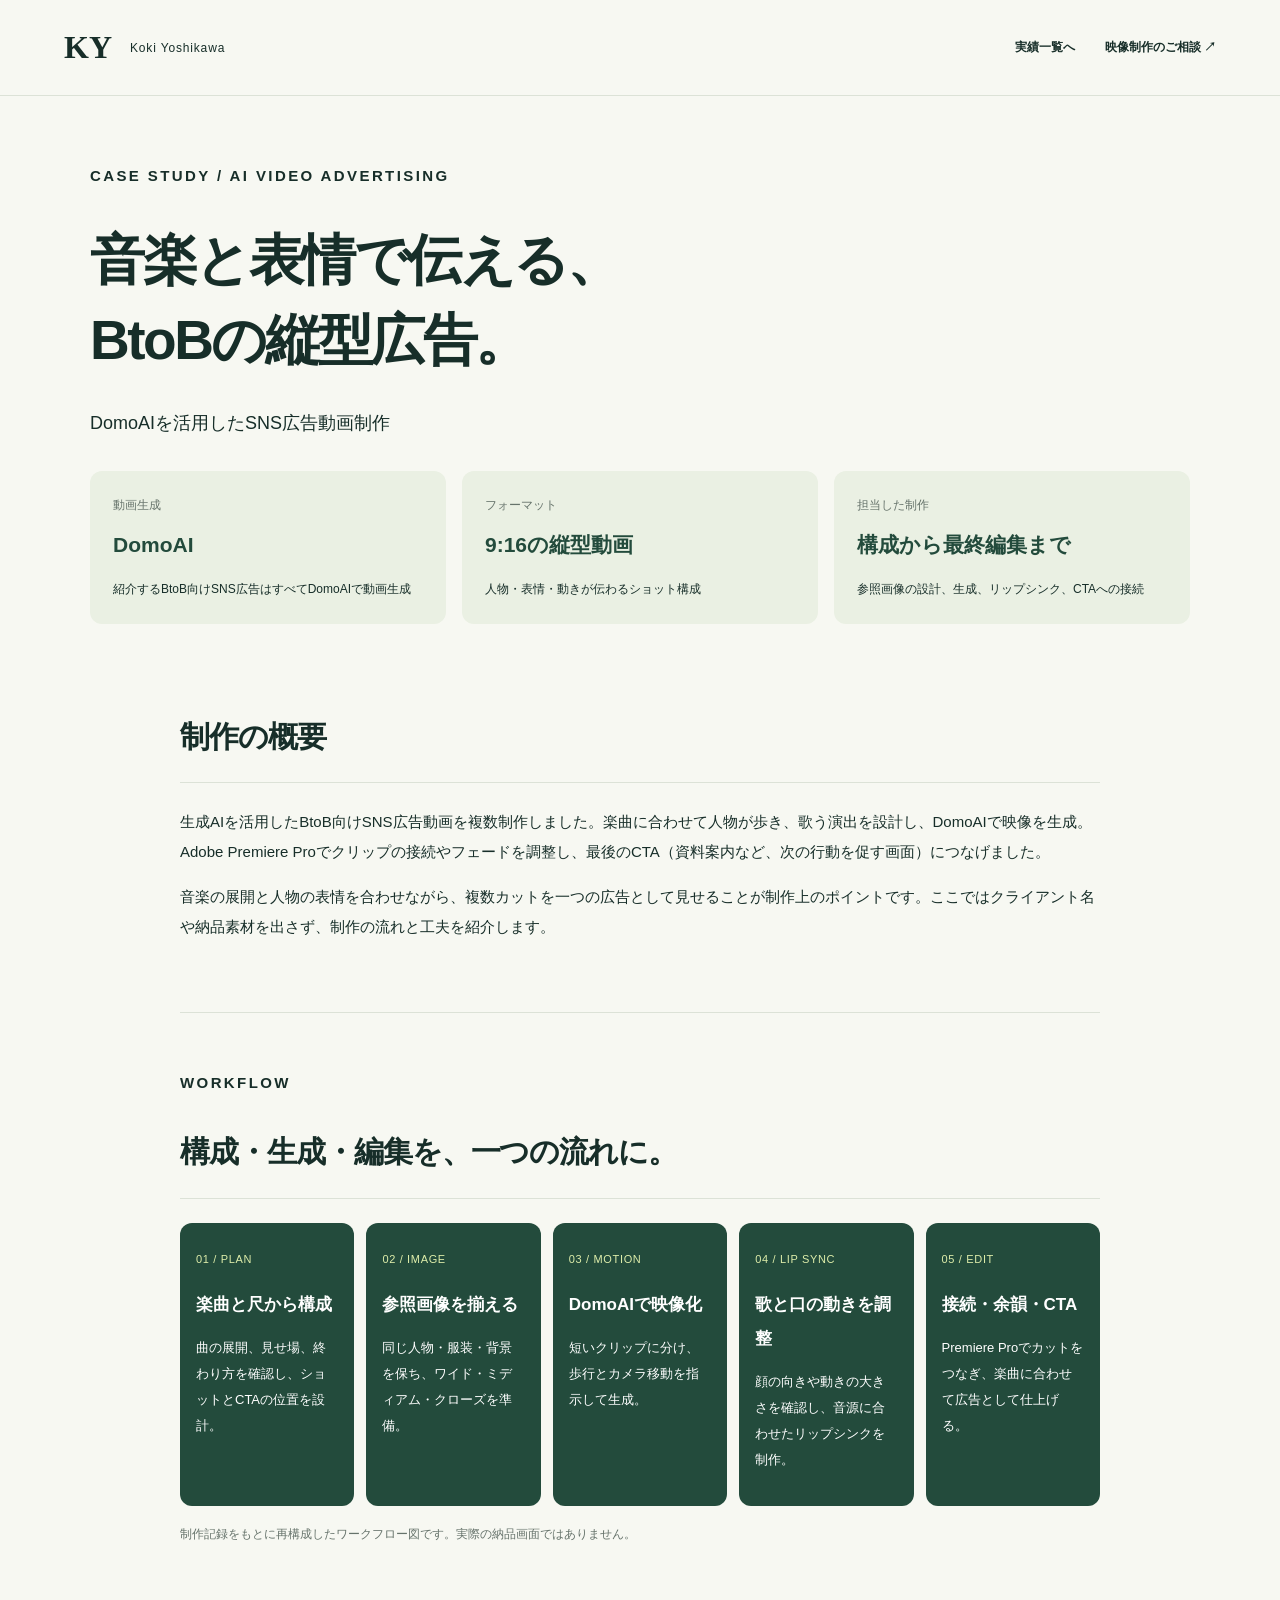
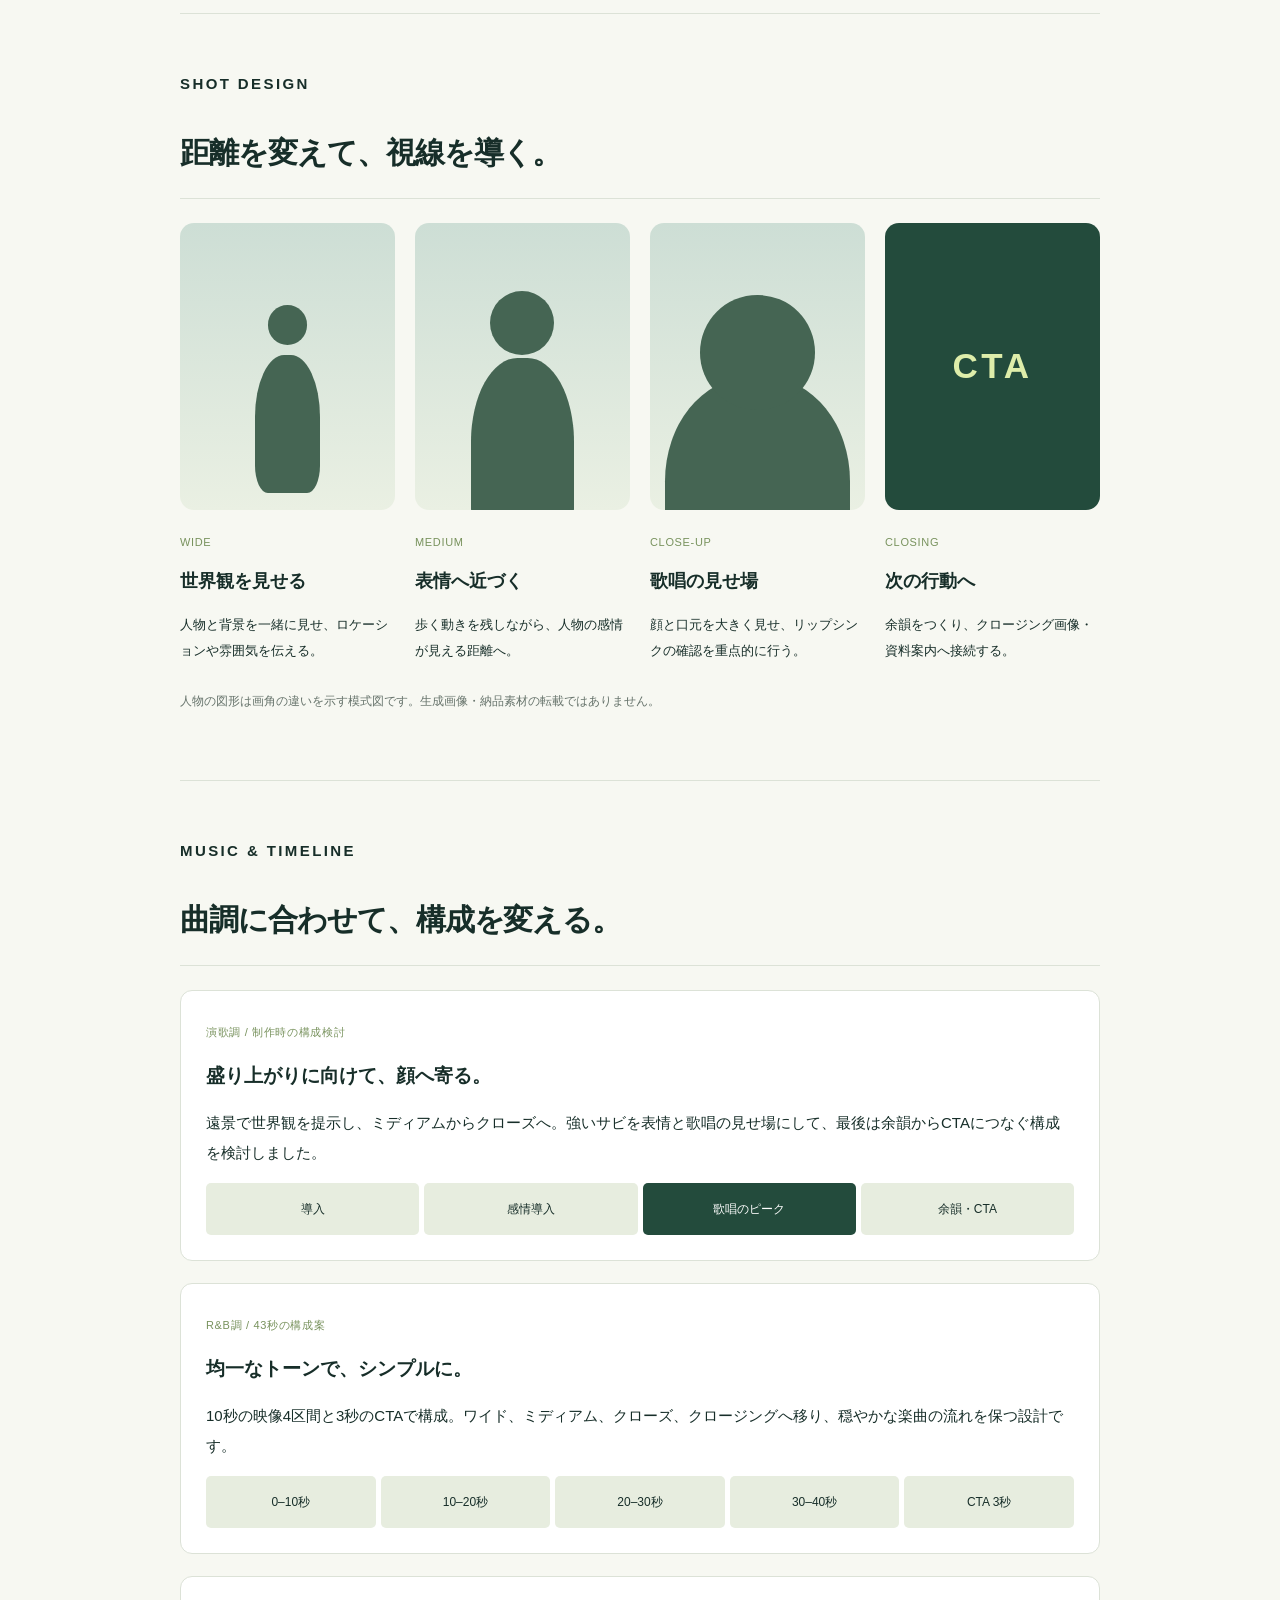
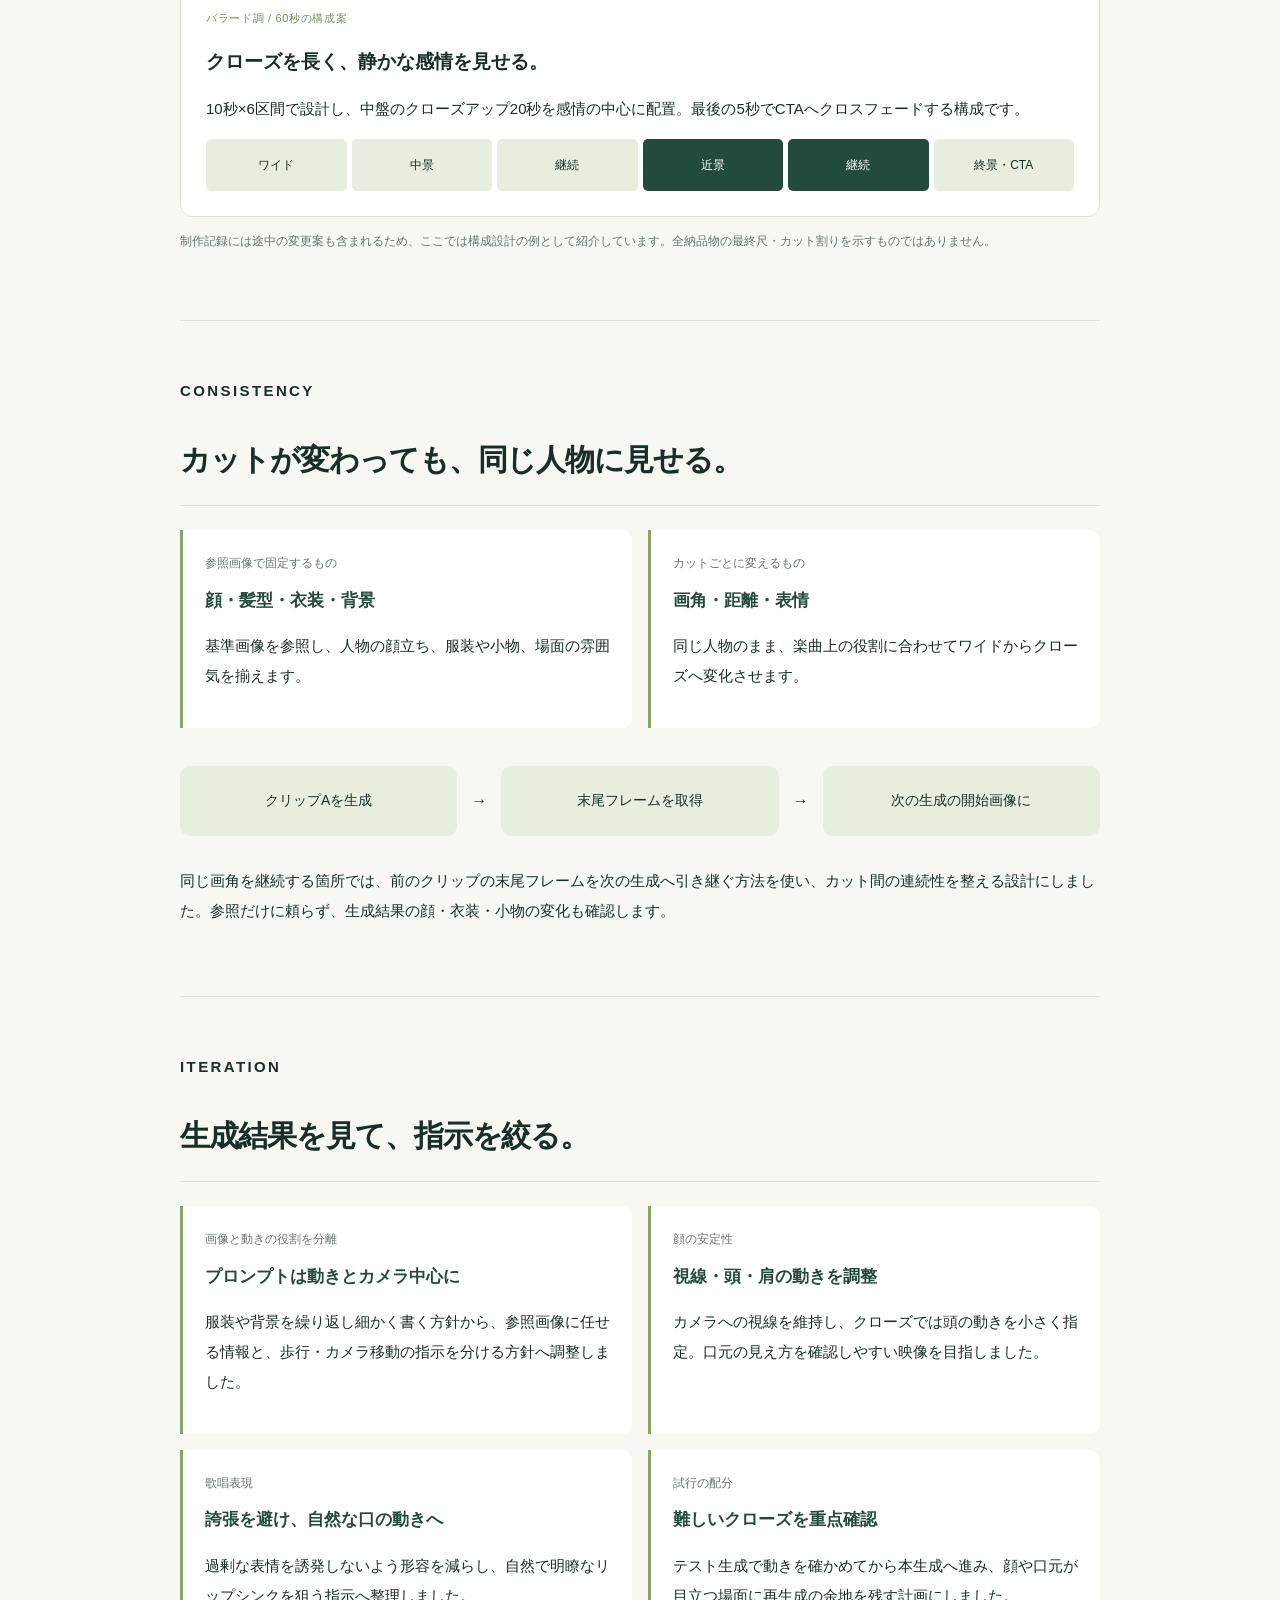
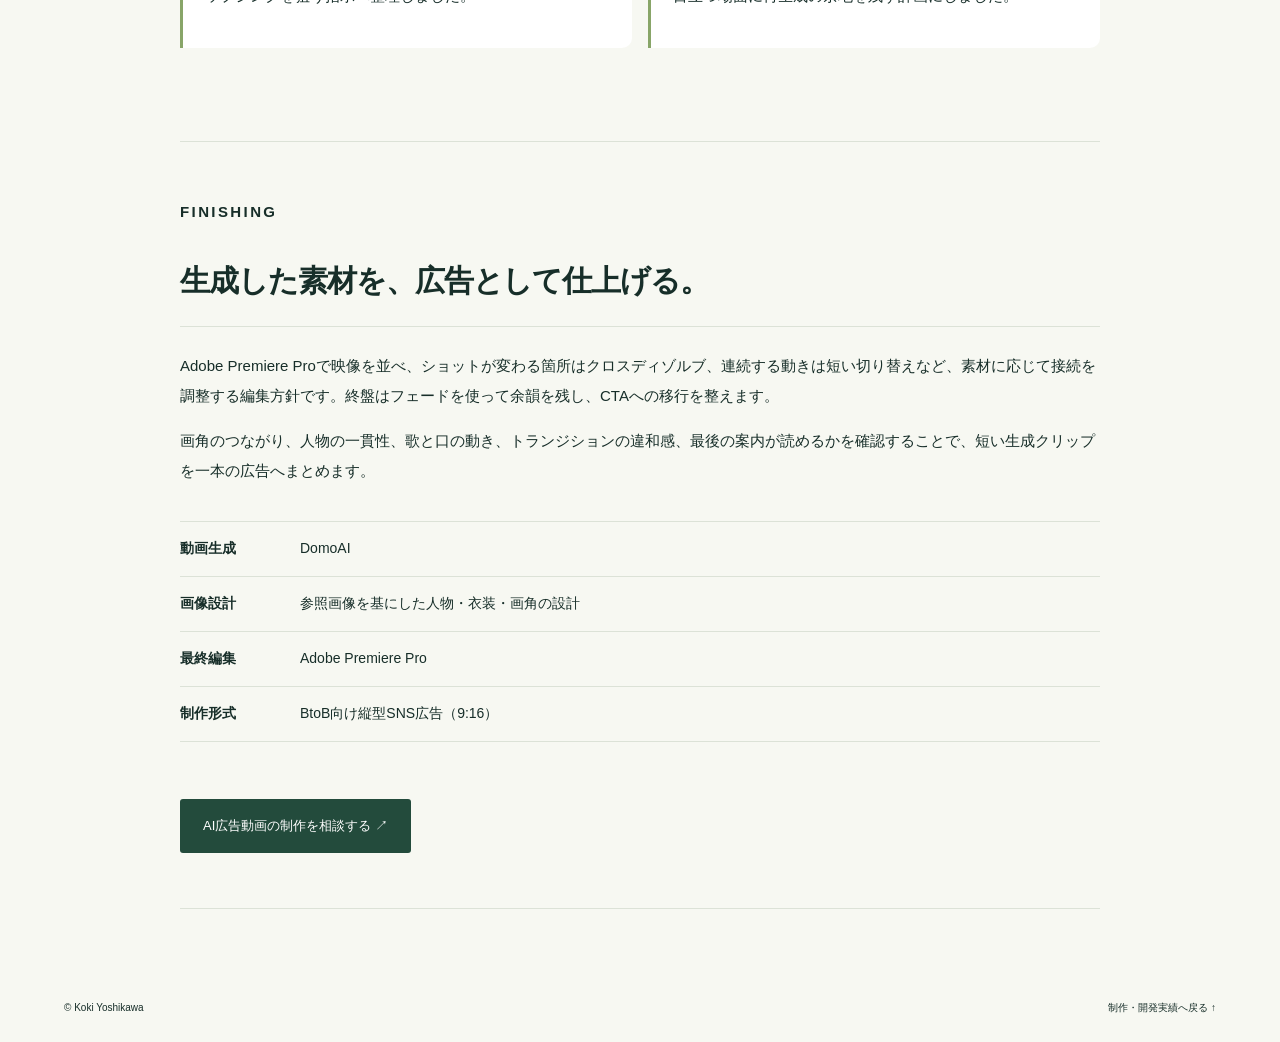
==== domo-ads.html @ 3ae5c401 "Add illustrated DomoAI advertising case study" ====
<!doctype html><html lang="ja"><head><meta charset="utf-8"><meta name="viewport" content="width=device-width,initial-scale=1"><title>DomoAIによるBtoB向けSNS広告制作 | 吉川晃騎</title><meta name="description" content="楽曲に合わせたショット設計、人物の一貫性、動画生成とリップシンク、編集とCTA。DomoAIを使った縦型SNS広告の制作事例。"><link rel="stylesheet" href="style.css?v=domo1"></head><body><header><a class="brand" href="index.html">KY<span>Koki Yoshikawa</span></a><nav aria-label="メインナビゲーション"><a href="index.html#work">実績一覧へ</a><a href="index.html#contact">映像制作のご相談 ↗</a></nav></header><main class="case-study domo-case"><p class="eyebrow">CASE STUDY / AI VIDEO ADVERTISING</p><h1>音楽と表情で伝える、<br>BtoBの縦型広告。</h1><p class="case-lead">DomoAIを活用したSNS広告動画制作</p><div class="case-highlights"><div><span>動画生成</span><strong>DomoAI</strong><p>紹介するBtoB向けSNS広告はすべてDomoAIで動画生成</p></div><div><span>フォーマット</span><strong>9:16の縦型動画</strong><p>人物・表情・動きが伝わるショット構成</p></div><div><span>担当した制作</span><strong>構成から最終編集まで</strong><p>参照画像の設計、生成、リップシンク、CTAへの接続</p></div></div>
<section><h2>制作の概要</h2><p>生成AIを活用したBtoB向けSNS広告動画を複数制作しました。楽曲に合わせて人物が歩き、歌う演出を設計し、DomoAIで映像を生成。Adobe Premiere Proでクリップの接続やフェードを調整し、最後のCTA（資料案内など、次の行動を促す画面）につなげました。</p><p>音楽の展開と人物の表情を合わせながら、複数カットを一つの広告として見せることが制作上のポイントです。ここではクライアント名や納品素材を出さず、制作の流れと工夫を紹介します。</p></section>
<section><p class="eyebrow">WORKFLOW</p><h2>構成・生成・編集を、一つの流れに。</h2><ol class="ad-workflow"><li><span>01 / PLAN</span><h3>楽曲と尺から構成</h3><p>曲の展開、見せ場、終わり方を確認し、ショットとCTAの位置を設計。</p></li><li><span>02 / IMAGE</span><h3>参照画像を揃える</h3><p>同じ人物・服装・背景を保ち、ワイド・ミディアム・クローズを準備。</p></li><li><span>03 / MOTION</span><h3>DomoAIで映像化</h3><p>短いクリップに分け、歩行とカメラ移動を指示して生成。</p></li><li><span>04 / LIP SYNC</span><h3>歌と口の動きを調整</h3><p>顔の向きや動きの大きさを確認し、音源に合わせたリップシンクを制作。</p></li><li><span>05 / EDIT</span><h3>接続・余韻・CTA</h3><p>Premiere Proでカットをつなぎ、楽曲に合わせて広告として仕上げる。</p></li></ol><p class="case-note">制作記録をもとに再構成したワークフロー図です。実際の納品画面ではありません。</p></section>
<section><p class="eyebrow">SHOT DESIGN</p><h2>距離を変えて、視線を導く。</h2><div class="shot-sequence"><article><div class="shot-frame wide" aria-hidden="true"><i></i></div><span>WIDE</span><h3>世界観を見せる</h3><p>人物と背景を一緒に見せ、ロケーションや雰囲気を伝える。</p></article><article><div class="shot-frame medium" aria-hidden="true"><i></i></div><span>MEDIUM</span><h3>表情へ近づく</h3><p>歩く動きを残しながら、人物の感情が見える距離へ。</p></article><article><div class="shot-frame close" aria-hidden="true"><i></i></div><span>CLOSE-UP</span><h3>歌唱の見せ場</h3><p>顔と口元を大きく見せ、リップシンクの確認を重点的に行う。</p></article><article><div class="shot-frame end" aria-hidden="true"><b>CTA</b></div><span>CLOSING</span><h3>次の行動へ</h3><p>余韻をつくり、クロージング画像・資料案内へ接続する。</p></article></div><p class="case-note">人物の図形は画角の違いを示す模式図です。生成画像・納品素材の転載ではありません。</p></section>
<section><p class="eyebrow">MUSIC & TIMELINE</p><h2>曲調に合わせて、構成を変える。</h2><div class="ad-examples"><article><span>演歌調 / 制作時の構成検討</span><h3>盛り上がりに向けて、顔へ寄る。</h3><p>遠景で世界観を提示し、ミディアムからクローズへ。強いサビを表情と歌唱の見せ場にして、最後は余韻からCTAにつなぐ構成を検討しました。</p><div class="ad-track"><span>導入</span><span>感情導入</span><span class="peak">歌唱のピーク</span><span>余韻・CTA</span></div></article><article><span>R&amp;B調 / 43秒の構成案</span><h3>均一なトーンで、シンプルに。</h3><p>10秒の映像4区間と3秒のCTAで構成。ワイド、ミディアム、クローズ、クロージングへ移り、穏やかな楽曲の流れを保つ設計です。</p><div class="ad-track"><span>0–10秒</span><span>10–20秒</span><span>20–30秒</span><span>30–40秒</span><span>CTA 3秒</span></div></article><article><span>バラード調 / 60秒の構成案</span><h3>クローズを長く、静かな感情を見せる。</h3><p>10秒×6区間で設計し、中盤のクローズアップ20秒を感情の中心に配置。最後の5秒でCTAへクロスフェードする構成です。</p><div class="ad-track"><span>ワイド</span><span>中景</span><span>継続</span><span class="peak">近景</span><span class="peak">継続</span><span>終景・CTA</span></div></article></div><p class="case-note">制作記録には途中の変更案も含まれるため、ここでは構成設計の例として紹介しています。全納品物の最終尺・カット割りを示すものではありません。</p></section>
<section><p class="eyebrow">CONSISTENCY</p><h2>カットが変わっても、同じ人物に見せる。</h2><div class="resolution-grid"><div><span>参照画像で固定するもの</span><strong>顔・髪型・衣装・背景</strong><p>基準画像を参照し、人物の顔立ち、服装や小物、場面の雰囲気を揃えます。</p></div><div><span>カットごとに変えるもの</span><strong>画角・距離・表情</strong><p>同じ人物のまま、楽曲上の役割に合わせてワイドからクローズへ変化させます。</p></div></div><div class="continuity-flow"><div>クリップAを生成</div><span aria-hidden="true">→</span><div>末尾フレームを取得</div><span aria-hidden="true">→</span><div>次の生成の開始画像に</div></div><p>同じ画角を継続する箇所では、前のクリップの末尾フレームを次の生成へ引き継ぐ方法を使い、カット間の連続性を整える設計にしました。参照だけに頼らず、生成結果の顔・衣装・小物の変化も確認します。</p></section>
<section><p class="eyebrow">ITERATION</p><h2>生成結果を見て、指示を絞る。</h2><div class="resolution-grid"><div><span>画像と動きの役割を分離</span><strong>プロンプトは動きとカメラ中心に</strong><p>服装や背景を繰り返し細かく書く方針から、参照画像に任せる情報と、歩行・カメラ移動の指示を分ける方針へ調整しました。</p></div><div><span>顔の安定性</span><strong>視線・頭・肩の動きを調整</strong><p>カメラへの視線を維持し、クローズでは頭の動きを小さく指定。口元の見え方を確認しやすい映像を目指しました。</p></div><div><span>歌唱表現</span><strong>誇張を避け、自然な口の動きへ</strong><p>過剰な表情を誘発しないよう形容を減らし、自然で明瞭なリップシンクを狙う指示へ整理しました。</p></div><div><span>試行の配分</span><strong>難しいクローズを重点確認</strong><p>テスト生成で動きを確かめてから本生成へ進み、顔や口元が目立つ場面に再生成の余地を残す計画にしました。</p></div></div></section>
<section><p class="eyebrow">FINISHING</p><h2>生成した素材を、広告として仕上げる。</h2><p>Adobe Premiere Proで映像を並べ、ショットが変わる箇所はクロスディゾルブ、連続する動きは短い切り替えなど、素材に応じて接続を調整する編集方針です。終盤はフェードを使って余韻を残し、CTAへの移行を整えます。</p><p>画角のつながり、人物の一貫性、歌と口の動き、トランジションの違和感、最後の案内が読めるかを確認することで、短い生成クリップを一本の広告へまとめます。</p><dl class="case-meta"><dt>動画生成</dt><dd>DomoAI</dd><dt>画像設計</dt><dd>参照画像を基にした人物・衣装・画角の設計</dd><dt>最終編集</dt><dd>Adobe Premiere Pro</dd><dt>制作形式</dt><dd>BtoB向け縦型SNS広告（9:16）</dd></dl><a class="button" href="index.html#contact">AI広告動画の制作を相談する ↗</a></section></main><footer><span>© Koki Yoshikawa</span><a href="index.html#work">制作・開発実績へ戻る ↑</a></footer></body></html>
---- style.css ----
:root{--ink:#172e29;--muted:#66736b;--paper:#f7f8f2;--line:#dce2d7;--green:#234b3c;--lime:#deedaa}*{box-sizing:border-box}html{scroll-behavior:smooth;scroll-padding-top:95px}body{margin:0;background:var(--paper);color:var(--ink);font-family:"Yu Gothic","Hiragino Kaku Gothic ProN",Meiryo,sans-serif;line-height:1.85}a{color:inherit;text-decoration:none}button{font:inherit}header{max-width:1440px;margin:auto;height:96px;padding:0 5%;display:flex;align-items:center;justify-content:space-between;border-bottom:1px solid var(--line)}.brand{font-family:Georgia,serif;font-size:32px;font-weight:bold;display:flex;align-items:center;gap:18px}.brand span{font:12px Arial,sans-serif;letter-spacing:.07em}nav{display:flex;gap:30px;align-items:center;font-size:12px;font-weight:bold}.nav-contact{border-bottom:1px solid var(--ink);padding:8px 0}.nav-contact span{margin-left:20px}.hero{max-width:1440px;margin:auto;display:grid;grid-template-columns:1.15fr 1fr;padding:55px 5% 60px;gap:50px}.eyebrow{font:11px Arial,sans-serif;letter-spacing:.16em;font-weight:bold;margin:0 0 26px}.dot{display:inline-block;width:7px;height:7px;background:#587743;border-radius:50%;margin-right:9px}h1{font-size:clamp(34px,4.1vw,60px);letter-spacing:-.045em;line-height:1.45;margin:30px 0 24px}p{font-size:14px}.intro{max-width:440px;color:var(--muted);line-height:2.1}.button{display:inline-flex;background:var(--green);color:white;padding:15px 23px;border-radius:3px;font-size:13px;margin-top:22px;gap:38px}.button:hover{background:#32634e}.hero-bottom{display:flex;justify-content:space-between;gap:15px;margin-top:46px;font-size:10px;color:var(--muted);border-top:1px solid var(--line);padding-top:17px}.hero-bottom span:last-child{font:9px Arial;align-self:center}.hero-art{background:#e7ebde;position:relative;overflow:hidden;min-height:460px;border-radius:3px;isolation:isolate}.art-grid{position:absolute;inset:0;background-image:linear-gradient(#a1b29622 1px,transparent 1px),linear-gradient(90deg,#a1b29622 1px,transparent 1px);background-size:32px 32px}.orb{position:absolute;border-radius:50%;width:290px;height:290px;left:12%;top:18%;background:radial-gradient(circle at 30% 25%,#f0f8c5,#9faf73 45%,#345e47 80%);box-shadow:inset -20px -20px 50px #14312555,20px 30px 50px #29423030;transform:rotate(-25deg)}.orb-two{width:190px;height:190px;left:45%;top:48%;background:radial-gradient(circle at 30% 25%,#f2ead1,#beac80 50%,#66583d);mix-blend-mode:multiply}.art-top,.art-foot{position:absolute;left:26px;z-index:2}.art-top{top:10px;font:9px Arial;letter-spacing:.17em}.art-foot{bottom:10px;font-size:11px}.floating-label{position:absolute;z-index:2;background:#ffffffe6;border:1px solid #fff;padding:12px 17px;font:11px Arial;letter-spacing:.07em;box-shadow:0 4px 15px #172e290a}.floating-label span{margin-right:18px;color:#697d58}.label-one{top:22%;right:8%}.label-two{top:49%;left:6%}.label-three{bottom:18%;right:5%}.section{max-width:1440px;margin:auto;padding:65px 5%}.services{border-top:1px solid var(--line);border-bottom:1px solid var(--line)}.services-grid{display:grid;grid-template-columns:repeat(3,1fr);gap:55px}.number{font:12px Georgia;color:#779069}.services h2{font-size:21px;margin:12px 0}.services p{color:var(--muted);margin:0;max-width:330px}.section-heading{display:flex;justify-content:space-between;align-items:end;margin-bottom:30px}.section-heading .eyebrow{margin-bottom:15px}h2{font-size:30px;letter-spacing:-.035em;margin:0}.section-heading p:last-child{color:var(--muted);font-size:12px}.count{font:12px Arial;color:var(--muted);margin-left:18px;vertical-align:top}.filters{display:flex;gap:10px;flex-wrap:wrap;margin-bottom:30px}.filters button{cursor:pointer;background:transparent;border:1px solid var(--line);padding:8px 20px;border-radius:30px;font-size:12px;color:var(--ink)}.filters button[aria-pressed=true]{background:var(--ink);border-color:var(--ink);color:white}.projects{display:grid;grid-template-columns:repeat(2,minmax(0,1fr));gap:35px 30px}.project{border:1px solid var(--line);background:#fff;border-radius:4px;overflow:hidden}.project[hidden]{display:none}.project-art{height:260px;position:relative;padding:25px 30px;overflow:hidden;background:#e7eddf}.art-label{font:10px Arial;letter-spacing:.15em}.art-title{font-size:30px;line-height:1.5;letter-spacing:-.035em;font-weight:bold;position:relative;z-index:1;margin-top:30px}.art-caption{position:absolute;bottom:23px;font:8px Arial;letter-spacing:.14em}.project-art:after{content:"";position:absolute;width:190px;height:190px;border:1px solid #78936555;border-radius:50%;right:-30px;top:35px;box-shadow:0 0 0 25px #78936512,0 0 0 50px #78936512}.film .project-art{background:#142b29;color:#ebeedb}.film .art-title{font-family:Georgia,serif;font-size:clamp(23px,3vw,43px);letter-spacing:.04em;margin-top:47px}.film .project-art:after{background:radial-gradient(ellipse,#acbb9244,transparent 65%);width:350px;height:350px;top:-50px;border-color:#c3c9a733;box-shadow:0 0 0 35px #9aac7b0a}.tutorial .project-art{background:#efeadd}.ads .project-art{background:#e0e8ec}.voice .project-art{background:#dfe8e1}.curriculum .project-art{background:#ece6de}.project-body{padding:27px 30px}.project-body .eyebrow{font-size:10px;margin-bottom:9px;color:var(--muted)}h3{font-size:21px;margin:0 0 13px}.project-body>p:not(.eyebrow){color:var(--muted);min-height:100px}.tags{display:flex;gap:7px;flex-wrap:wrap;padding:0;list-style:none;margin:22px 0}.tags li{font-size:10px;padding:4px 10px;background:#f2f4ee;border-radius:3px}details{border-top:1px solid var(--line);padding-top:12px;font-size:11px;color:var(--muted)}summary{cursor:pointer}details p{font-size:12px}.work-note{font-size:11px;color:var(--muted);margin-top:25px}.about{display:grid;grid-template-columns:1fr 1.3fr;gap:70px;border-top:1px solid var(--line)}.about h2{font-size:35px;line-height:1.7}.name{font-size:23px;font-weight:bold;margin-top:0}.name span{display:block;font:12px Arial;color:var(--muted);margin:7px 0 26px}.about p:not(.name):not(.eyebrow){color:var(--muted);line-height:2.1}.contact{background:var(--green);color:#f3f7e8;padding:65px max(5%,calc((100vw - 1296px)/2));}.contact .eyebrow{color:var(--lime)}.contact h2{font-size:38px;line-height:1.6}.contact>p:not(.eyebrow){color:#d3dfd0}.contact-info{display:grid;grid-template-columns:1fr 1fr;gap:40px;border-top:1px solid #ffffff30;margin-top:35px;padding-top:28px}.contact-info span,.contact-info strong,.contact-info small{display:block}.contact-info span{font-size:11px;color:#cbd9c3}.contact-info strong{font-size:16px;margin:7px 0}.contact-info small{font-size:11px;color:#cbd9c3}footer{max-width:1440px;margin:auto;padding:25px 5%;display:flex;justify-content:space-between;gap:20px;font-size:10px}footer span:nth-child(2){font:9px Arial;align-self:center;color:var(--muted)}:focus-visible{outline:3px solid #8ca951;outline-offset:5px}.sr-only,.skip{position:absolute;width:1px;height:1px;overflow:hidden;clip-path:inset(50%)}.skip:focus{width:auto;height:auto;clip-path:none;background:white;z-index:20;padding:10px}@media(max-width:850px){.hero{gap:25px}.hero-art{min-height:410px}.orb{width:220px;height:220px}.orb-two{width:150px;height:150px}.hero-bottom{display:block}.hero-bottom span{display:block;margin-top:8px}.services-grid{gap:25px}.about{gap:35px}.art-title{font-size:26px}.project-body{padding:22px}.project-body>p:not(.eyebrow){min-height:0}}@media(max-width:600px){header{height:77px}.brand{font-size:27px}.brand span{display:none}nav{gap:17px;font-size:10px}.nav-contact span{display:none}.hero{grid-template-columns:1fr;padding-top:35px;gap:30px}h1{font-size:38px}.hero-art{min-height:330px}.orb{left:20%;top:12%}.orb-two{left:50%;top:40%}.hero-bottom{margin-top:30px}.hero-bottom span{display:inline;margin-right:10px}.section{padding-top:44px;padding-bottom:44px}.services-grid{grid-template-columns:1fr;gap:27px}.services-grid>div{padding-left:40px;position:relative}.number{position:absolute;left:0;top:20px}.services h2{font-size:20px}.section-heading{display:block}.section-heading h2{font-size:27px}.filters{gap:6px}.filters button{padding:8px 13px;font-size:11px}.projects{grid-template-columns:1fr;gap:24px}.project-art{height:235px}.film .art-title{font-size:30px}.about{grid-template-columns:1fr;gap:25px}.about h2{font-size:29px}.contact{padding:45px 5%}.contact h2{font-size:30px}.contact-info{grid-template-columns:1fr;gap:25px}.contact-info strong{font-size:14px}footer span:nth-child(2){display:none}}@media(prefers-reduced-motion:reduce){html{scroll-behavior:auto}}

.email-link{text-decoration:underline;text-underline-offset:5px;overflow-wrap:anywhere}.email-link:hover{color:var(--lime)}

.orb-one{width:55%;height:auto;aspect-ratio:1;left:8%;top:14%}.orb-two{width:42%;height:auto;aspect-ratio:1;left:4%;top:53%;mix-blend-mode:normal}.orb-three{width:47%;height:auto;aspect-ratio:1;left:49%;top:43%;background:radial-gradient(circle at 30% 25%,#dbece9,#81a49a 50%,#305951);transform:none}.label-one{top:19%;right:9%}.label-two{top:70%;left:5%}.label-three{bottom:30%;right:3%}.case-link{display:inline-block;font-size:13px;font-weight:bold;border-bottom:1px solid var(--green);padding:10px 0}.case-study{max-width:940px;margin:auto;padding:65px 30px}.case-study h1{font-size:clamp(32px,5vw,55px)}.case-study .case-lead{font-size:18px}.case-meta{display:grid;grid-template-columns:120px 1fr;border-top:1px solid var(--line);margin:35px 0}.case-meta dt,.case-meta dd{margin:0;padding:14px 0;border-bottom:1px solid var(--line);font-size:14px}.case-meta dt{font-weight:bold}.case-toc{display:flex;flex-wrap:wrap;justify-content:flex-start;gap:16px;font-size:13px;background:#e7eddf;padding:20px}.case-study section{padding:40px 0;border-bottom:1px solid var(--line)}.case-study h2{margin-bottom:24px}.case-study h3{margin-top:28px;font-size:19px}.case-study p,.case-study li{font-size:15px;line-height:2}.case-study strong{color:var(--green)}.case-study table{width:100%;border-collapse:collapse;font-size:14px}.case-study th,.case-study td{padding:13px;text-align:left;border-bottom:1px solid var(--line)}.case-study th{background:#e7eddf}.table-wrap{overflow:auto}.pipeline{padding:0;list-style:none;display:flex;flex-wrap:wrap;gap:8px}.pipeline li{padding:8px 12px;background:var(--green);color:white;font-size:12px}.pipeline li:not(:last-child):after{content:' →';color:var(--lime)}.case-steps{padding-left:24px}.case-note{color:var(--muted);font-size:12px!important}.impact-list{list-style:none;padding:0}.case-study code{overflow-wrap:anywhere}@media(max-width:600px){.case-study{padding:35px 20px}.case-meta{grid-template-columns:85px 1fr}.case-study h2{font-size:25px}.case-toc{gap:12px}.case-study .case-lead{font-size:16px}}

.case-study{max-width:1160px}.case-study>section{max-width:920px;margin:auto;padding:55px 0}.case-study>h1{max-width:900px}.case-visual{margin:35px 0}.case-visual img{display:block;width:100%;height:auto;border-radius:18px}.case-visual figcaption{font-size:11px;color:var(--muted);margin-top:10px}.case-highlights{display:grid;grid-template-columns:repeat(3,1fr);gap:16px;margin:30px 0}.case-highlights>div{padding:23px;background:#eaf0e3;border-radius:12px}.case-highlights span,.resolution-grid span{display:block;font-size:12px;color:var(--muted);margin-bottom:10px}.case-highlights strong{display:block;font-size:21px}.case-highlights p{font-size:12px;margin-bottom:0}.case-toc{border-radius:10px}.case-toc a:hover{text-decoration:underline}.resolution-grid{display:grid;grid-template-columns:1fr 1fr;gap:16px;margin-bottom:38px}.resolution-grid>div{border-left:3px solid #88a568;background:white;padding:22px;border-radius:0 10px 10px 0}.resolution-grid strong{font-size:17px}.impact-list{display:grid;grid-template-columns:1fr 1fr;gap:18px}.impact-list>li{padding:24px;background:#eaf0e3;border-radius:12px}.impact-list h3{margin-top:0}.case-study section>h2{padding-bottom:18px;border-bottom:1px solid var(--line)}@media(max-width:650px){.case-highlights{grid-template-columns:1fr}.case-highlights>div{padding:18px}.resolution-grid,.impact-list{grid-template-columns:1fr}.case-visual{margin:25px -8px}.case-study>section{padding:35px 0}.case-highlights strong{font-size:19px}}

.film-page{background:#101b1a;color:#e8ebe2}.film-page header{border-color:#33433d}.film-hero{padding:95px 6% 80px;text-align:center;background:radial-gradient(ellipse at 50% 65%,#41554b55,transparent 65%),linear-gradient(120deg,#101b1a,#23352c)}.film-hero h1{font-family:Georgia,serif;font-size:clamp(32px,8vw,100px);letter-spacing:.08em;overflow-wrap:anywhere;margin:30px 0 0}.film-jp{letter-spacing:.4em;color:#c0cbb4}.film-logline{font-size:clamp(18px,3vw,30px);margin-top:40px}.film-hero .button,.film-page .button{background:#d4ddb9;color:#182d25}.film-content{max-width:1060px;margin:auto;padding:0 30px}.film-content>section{padding:65px 0;border-bottom:1px solid #34453b}.film-content .eyebrow{color:#bdc99f}.film-content h2{margin-bottom:25px;font-size:clamp(24px,3vw,34px)}.film-content p{line-height:2;color:#c3cdc4;font-size:15px}.film-content .film-story{font-size:20px;color:#f0f1e8}.trailer-player{aspect-ratio:16/9;background:#000;border:1px solid #3c4b40;border-radius:10px;overflow:hidden}.trailer-player iframe{width:100%;height:100%;border:0;display:block}.trailer-options{display:flex;flex-wrap:wrap;gap:10px;margin:20px 0}.trailer-options button{border:1px solid #60735c;border-radius:30px;background:transparent;color:#dce4cf;padding:10px 20px;cursor:pointer;font-size:13px}.trailer-options button[aria-pressed=true]{background:#d4ddb9;color:#182d25}.trailer-fallback a,.film-links a{border-bottom:1px solid #76866b;padding-bottom:4px}.film-links{display:flex;flex-wrap:wrap;gap:25px}.film-facts{display:grid;grid-template-columns:repeat(4,1fr);margin-top:40px;border:1px solid #3b4c40;border-radius:12px}.film-facts>div{padding:25px;text-align:center}.film-facts strong{font:36px Georgia,serif;color:#d8e5bf}.film-facts strong span{font:15px sans-serif;margin-left:4px}.film-facts p{font-size:12px;margin:10px 0 0}.film-caption{font-size:12px!important}.film-process{list-style:none;padding:0;counter-reset:process;display:grid;gap:20px}.film-process li{padding:28px 32px;border-left:3px solid #91a375;background:#1a2923;border-radius:0 12px 12px 0}.film-process span{font:11px Arial;letter-spacing:.15em;color:#b7c899}.film-process h3{margin-top:14px}.film-process p{margin-bottom:0}.film-decisions{display:grid;grid-template-columns:1fr 1fr;gap:18px}.film-decisions article{padding:26px;border:1px solid #3b4c40;border-radius:12px}.film-tools{display:grid;grid-template-columns:180px 1fr}.film-tools dt,.film-tools dd{margin:0;padding:18px 0;border-bottom:1px solid #34453b;font-size:14px}.film-tools dd{color:#c3cdc4}.film-director-en{font:16px Georgia;color:#b7c899}.film-page blockquote{margin:30px 0;padding:20px 25px;border-left:2px solid #9dad7a;font-size:19px;line-height:2}.film-page footer{color:#bbc8b5}@media(max-width:600px){.film-hero{padding:65px 20px 50px}.film-content{padding:0 20px}.film-content>section{padding:40px 0}.film-facts{grid-template-columns:1fr 1fr}.film-decisions{grid-template-columns:1fr}.film-tools{grid-template-columns:1fr}.film-tools dt{padding-bottom:0;border:0;color:#d8e5bf}.film-tools dd{padding-top:8px}.film-process li{padding:22px}.trailer-options button{font-size:12px;padding:8px 13px}.film-page blockquote{font-size:16px}}

.learning-journey{display:grid;grid-template-columns:repeat(4,1fr);list-style:none;padding:0;gap:16px}.learning-journey li{position:relative;background:#234b3c;color:white;border-radius:12px;padding:24px 18px}.learning-journey li:not(:last-child):after{content:'→';position:absolute;right:-15px;top:45%;color:#234b3c;z-index:1}.learning-journey span{font:11px Arial;letter-spacing:.1em;color:#deedaa}.learning-journey h3{margin:15px 0;font-size:21px}.learning-journey p{font-size:14px}.learning-journey small{font-size:12px;color:#d1dfc7}.curriculum-grid{display:grid;grid-template-columns:1fr 1fr;gap:18px}.curriculum-grid article{background:white;border:1px solid var(--line);border-radius:12px;padding:25px}.curriculum-grid span{font-size:11px;color:#667d51;font-weight:bold}.curriculum-grid h3{margin-top:12px;font-size:19px}.curriculum-grid p{font-size:14px}.script-map{display:grid;grid-template-columns:1fr 1fr;border:1px solid var(--line);border-radius:12px;overflow:hidden}.script-map>div{padding:20px;background:white;border-bottom:1px solid var(--line);font-size:14px}.script-map>div:nth-child(2n+1){border-right:1px solid var(--line)}.script-map .script-head{background:#234b3c;color:white;font-weight:bold}@media(max-width:750px){.learning-journey{grid-template-columns:1fr 1fr}.learning-journey li:after{display:none}}@media(max-width:520px){.learning-journey,.curriculum-grid{grid-template-columns:1fr}.learning-journey li{padding:20px}.script-map>div{padding:13px;font-size:12px}.curriculum-grid article{padding:22px}}

.ad-workflow{display:grid;grid-template-columns:repeat(5,1fr);gap:12px;list-style:none;padding:0}.ad-workflow li{padding:20px 16px;background:#234b3c;color:white;border-radius:12px}.ad-workflow span,.shot-sequence article>span,.ad-examples article>span{font-size:11px;letter-spacing:.06em;color:#78925d}.ad-workflow span{color:#deedaa}.ad-workflow h3{font-size:17px;margin-top:15px}.ad-workflow p{font-size:13px}.shot-sequence{display:grid;grid-template-columns:repeat(4,1fr);gap:20px}.shot-frame{width:100%;aspect-ratio:9/12;background:linear-gradient(#cdded5,#eaf0e3);border-radius:14px;position:relative;overflow:hidden;margin-bottom:16px}.shot-frame i{position:absolute;background:#456553;border-radius:45% 45% 20% 20%;width:30%;height:48%;bottom:6%;left:35%}.shot-frame i:before{content:'';position:absolute;background:#456553;border-radius:50%;width:62%;aspect-ratio:1;top:-36%;left:19%}.shot-frame.medium i{width:48%;height:65%;left:26%;bottom:-12%}.shot-frame.close i{width:86%;height:80%;left:7%;bottom:-34%}.shot-frame.end{background:#234b3c;display:grid;place-items:center;color:#deedaa;font-size:35px;letter-spacing:.1em}.shot-sequence h3{font-size:18px;margin:10px 0}.shot-sequence p{font-size:13px}.ad-examples{display:grid;gap:22px}.ad-examples article{background:white;padding:25px;border:1px solid var(--line);border-radius:12px}.ad-examples h3{margin-top:12px}.ad-track{display:flex;gap:5px;flex-wrap:wrap}.ad-track span{flex:1;min-width:75px;padding:15px 7px;background:#e7eddf;text-align:center;font-size:12px;border-radius:5px}.ad-track .peak{background:#234b3c;color:white}.continuity-flow{display:flex;align-items:center;gap:14px;margin:30px 0}.continuity-flow div{flex:1;background:#e7eddf;padding:22px;text-align:center;border-radius:10px;font-size:14px}@media(max-width:800px){.ad-workflow{grid-template-columns:1fr 1fr}.shot-sequence{grid-template-columns:1fr 1fr}}@media(max-width:500px){.ad-workflow{grid-template-columns:1fr}.continuity-flow{flex-direction:column}.continuity-flow div{width:100%}.continuity-flow>span{transform:rotate(90deg)}.shot-sequence{gap:14px}}
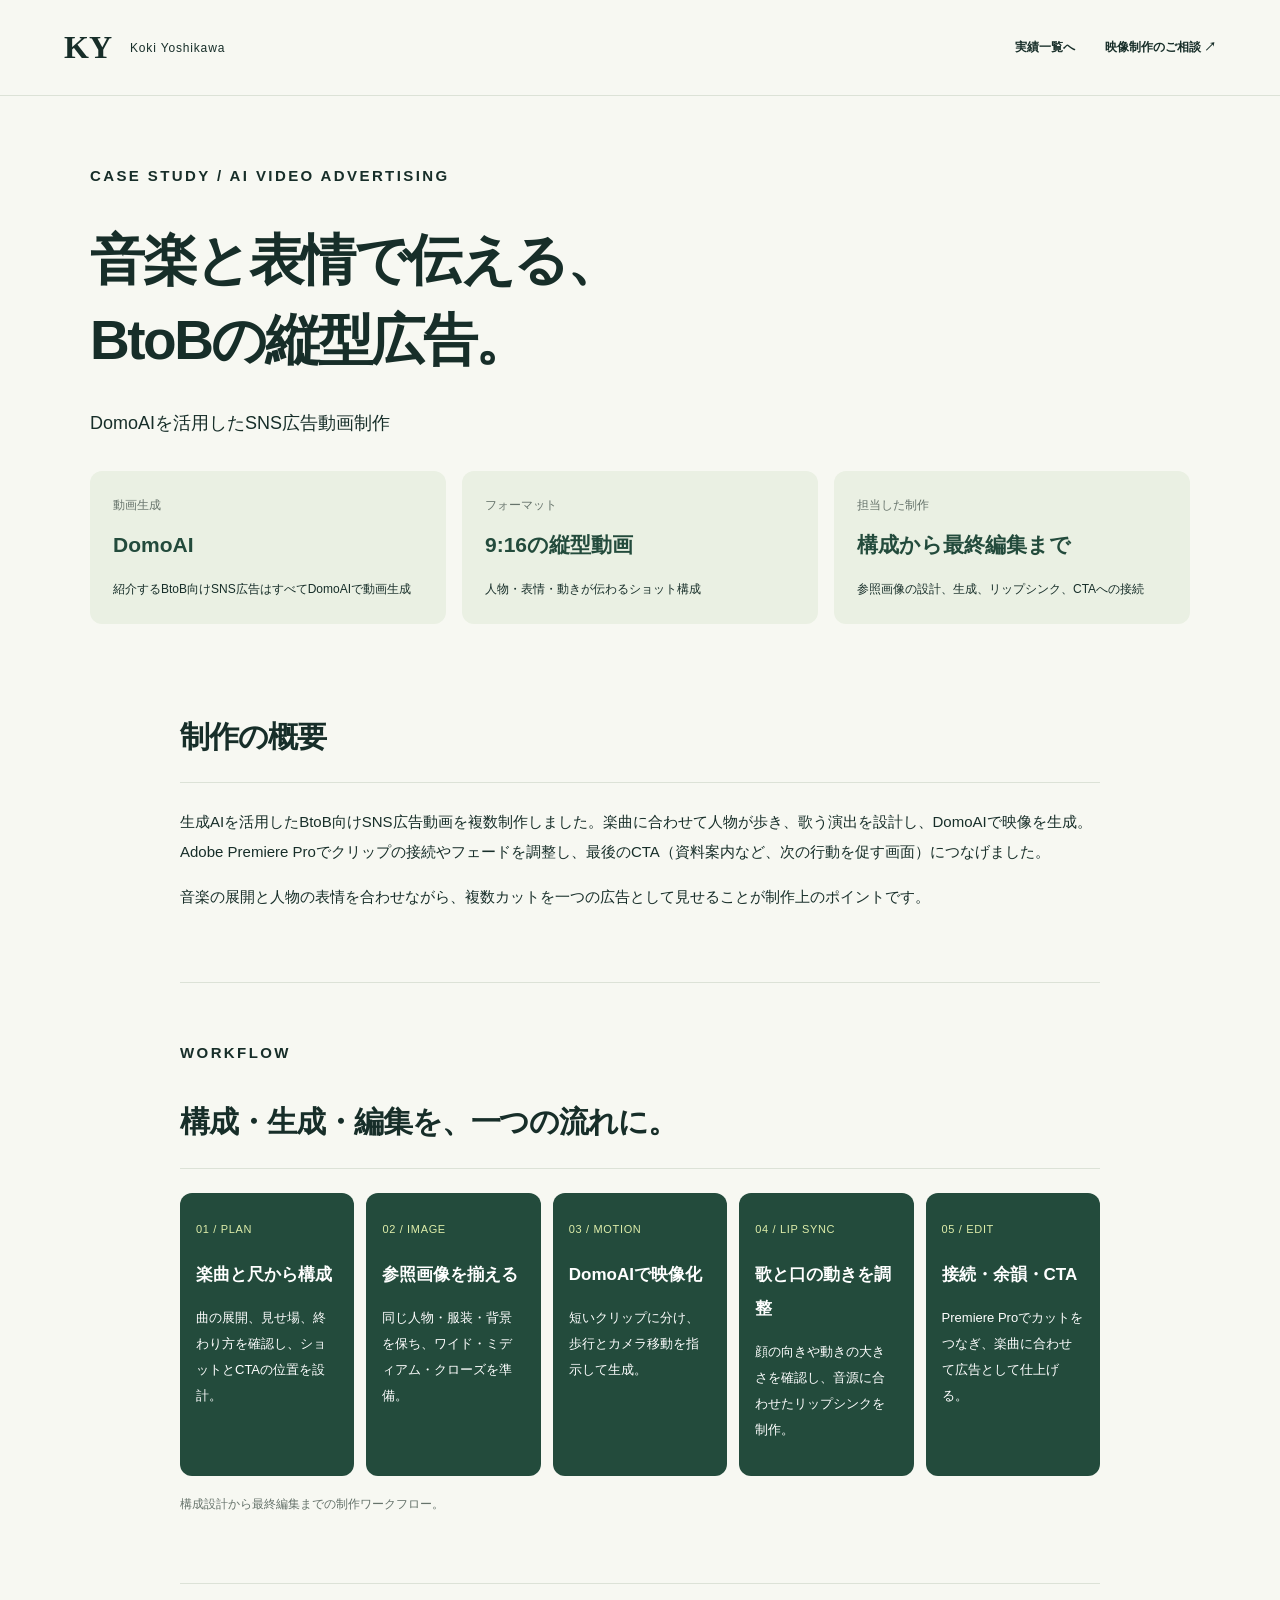
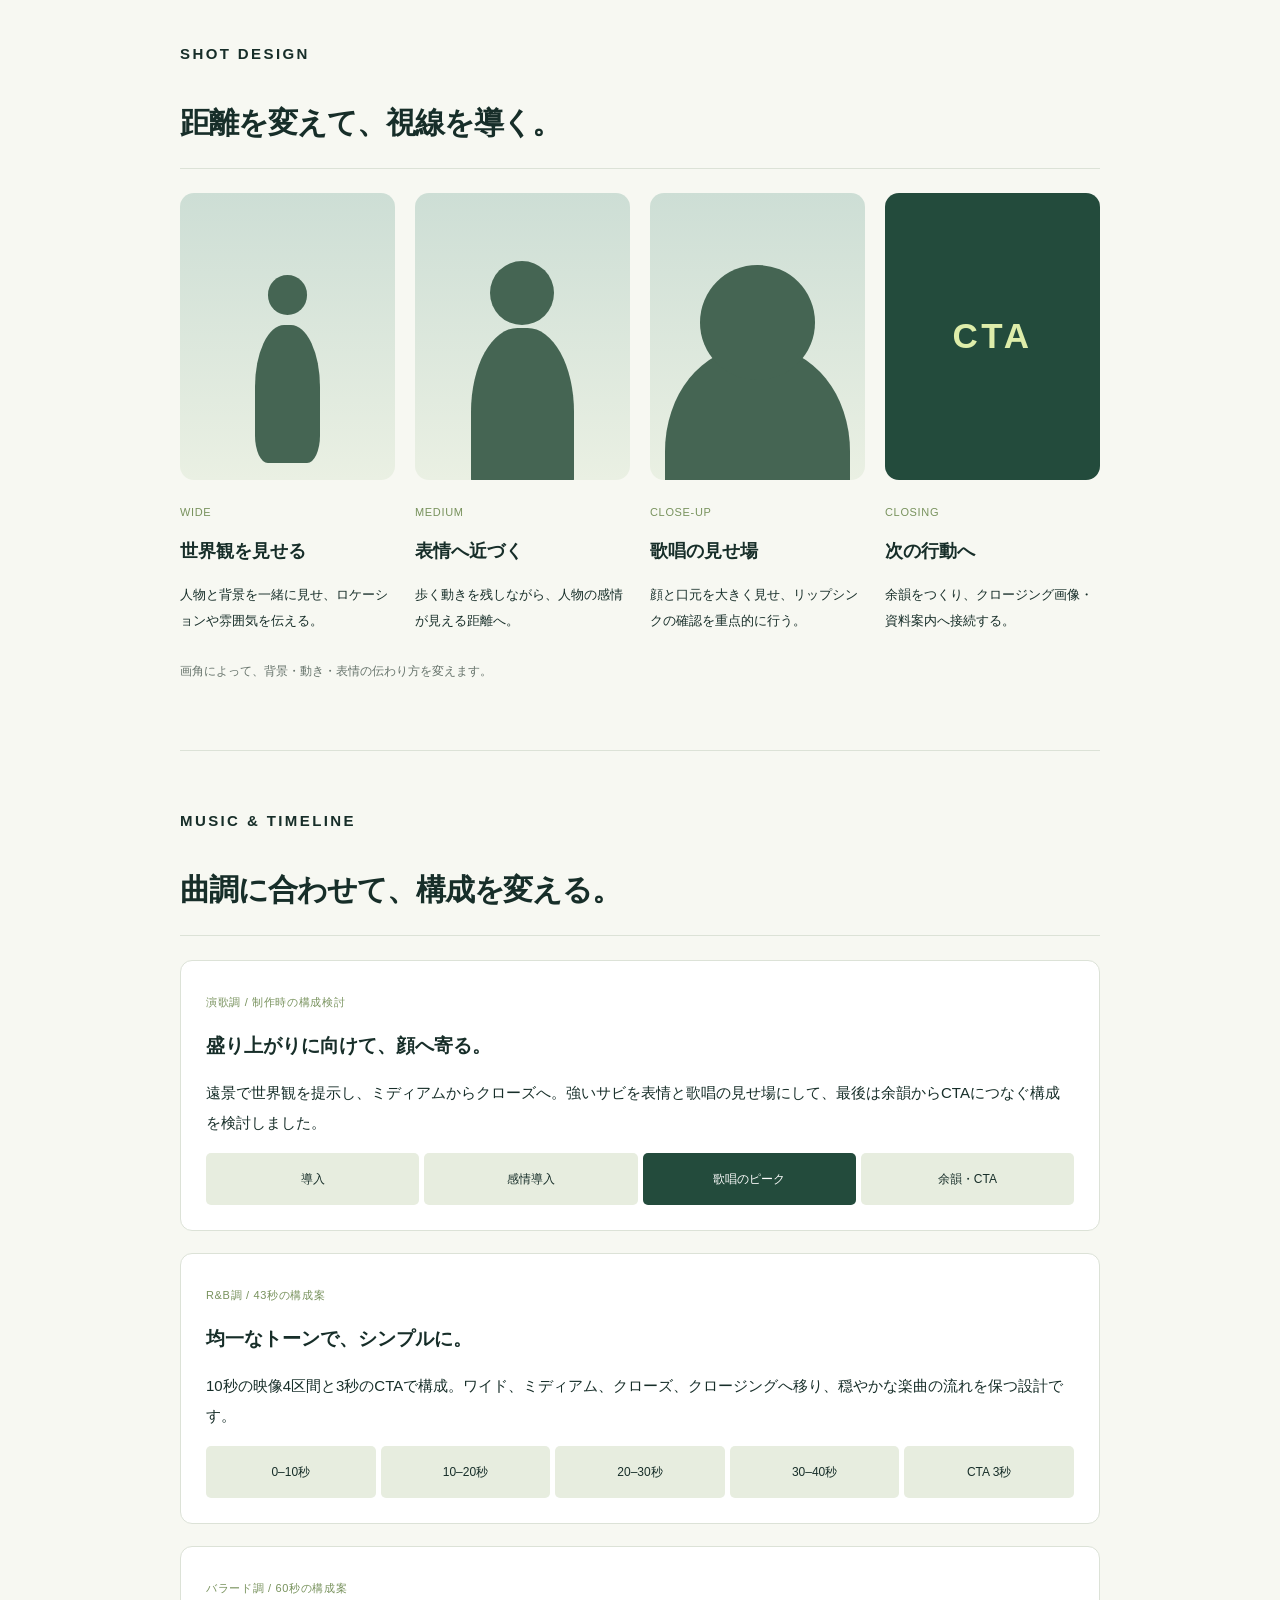
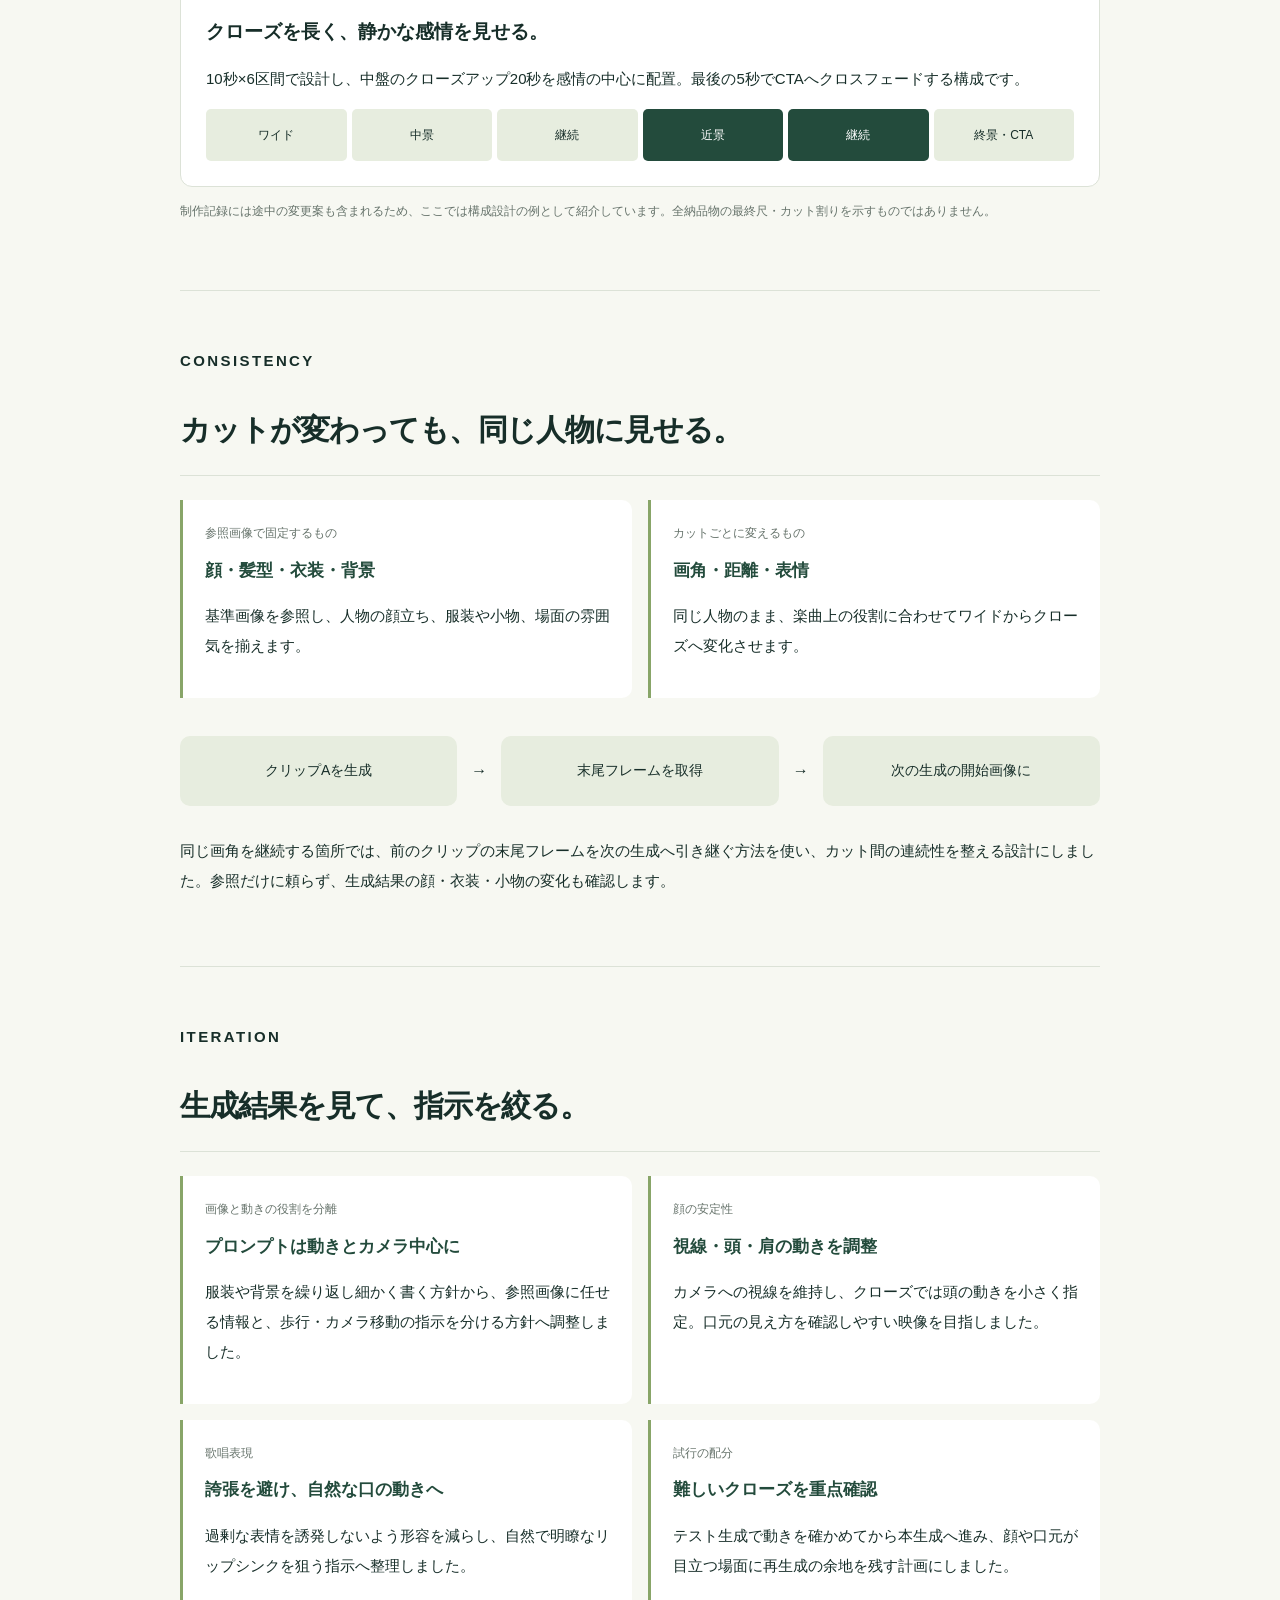
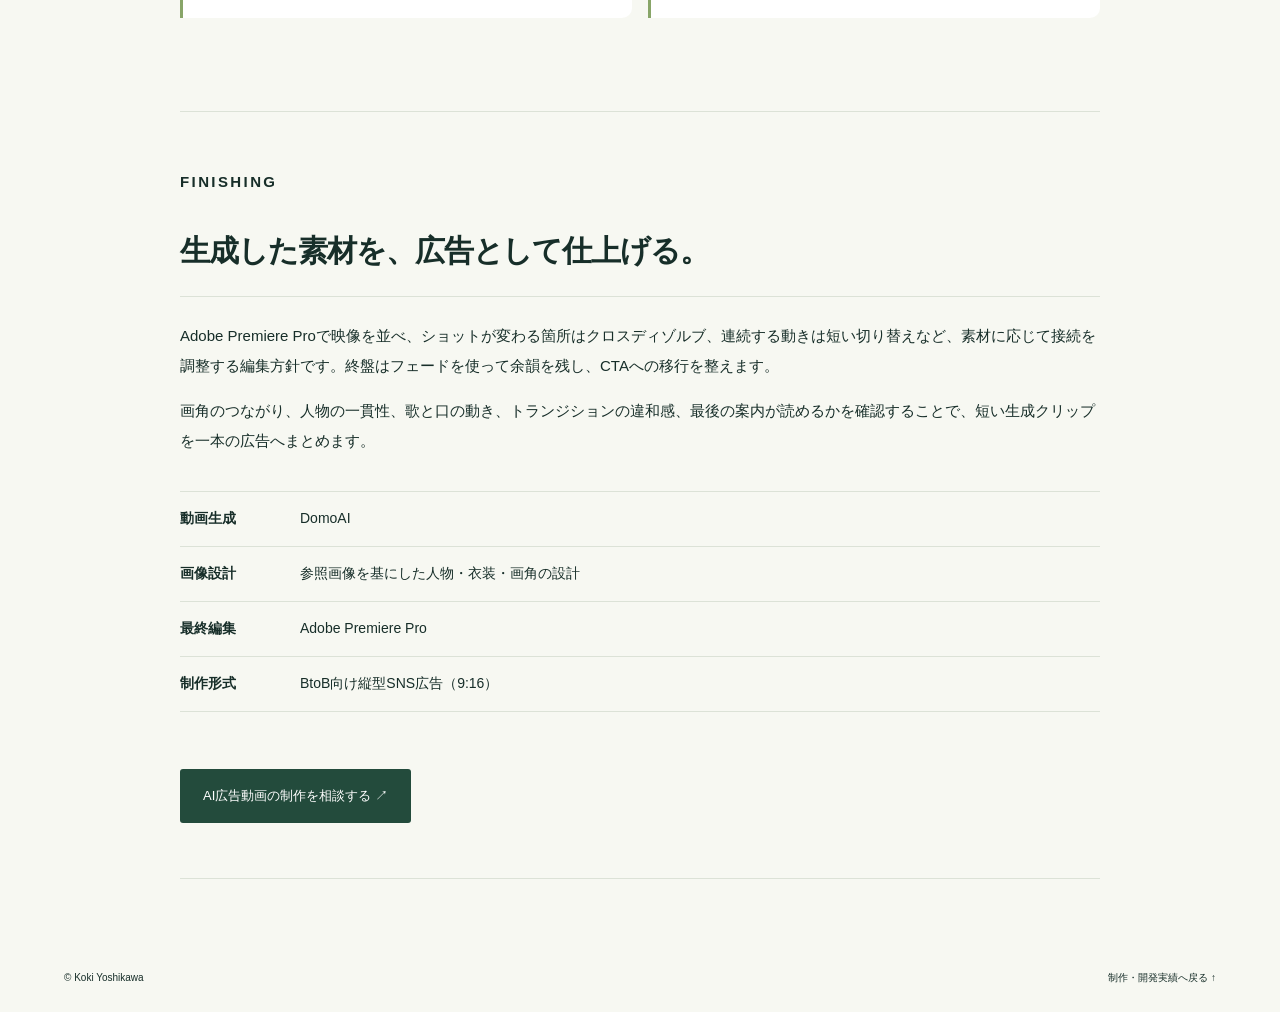
==== commit 33f00bb7: "Remove unnecessary publication disclaimers from advertising case" ====
--- a/domo-ads.html
+++ b/domo-ads.html
@@ -1,7 +1,7 @@
 <!doctype html><html lang="ja"><head><meta charset="utf-8"><meta name="viewport" content="width=device-width,initial-scale=1"><title>DomoAIによるBtoB向けSNS広告制作 | 吉川晃騎</title><meta name="description" content="楽曲に合わせたショット設計、人物の一貫性、動画生成とリップシンク、編集とCTA。DomoAIを使った縦型SNS広告の制作事例。"><link rel="stylesheet" href="style.css?v=domo1"></head><body><header><a class="brand" href="index.html">KY<span>Koki Yoshikawa</span></a><nav aria-label="メインナビゲーション"><a href="index.html#work">実績一覧へ</a><a href="index.html#contact">映像制作のご相談 ↗</a></nav></header><main class="case-study domo-case"><p class="eyebrow">CASE STUDY / AI VIDEO ADVERTISING</p><h1>音楽と表情で伝える、<br>BtoBの縦型広告。</h1><p class="case-lead">DomoAIを活用したSNS広告動画制作</p><div class="case-highlights"><div><span>動画生成</span><strong>DomoAI</strong><p>紹介するBtoB向けSNS広告はすべてDomoAIで動画生成</p></div><div><span>フォーマット</span><strong>9:16の縦型動画</strong><p>人物・表情・動きが伝わるショット構成</p></div><div><span>担当した制作</span><strong>構成から最終編集まで</strong><p>参照画像の設計、生成、リップシンク、CTAへの接続</p></div></div>
-<section><h2>制作の概要</h2><p>生成AIを活用したBtoB向けSNS広告動画を複数制作しました。楽曲に合わせて人物が歩き、歌う演出を設計し、DomoAIで映像を生成。Adobe Premiere Proでクリップの接続やフェードを調整し、最後のCTA（資料案内など、次の行動を促す画面）につなげました。</p><p>音楽の展開と人物の表情を合わせながら、複数カットを一つの広告として見せることが制作上のポイントです。ここではクライアント名や納品素材を出さず、制作の流れと工夫を紹介します。</p></section>
-<section><p class="eyebrow">WORKFLOW</p><h2>構成・生成・編集を、一つの流れに。</h2><ol class="ad-workflow"><li><span>01 / PLAN</span><h3>楽曲と尺から構成</h3><p>曲の展開、見せ場、終わり方を確認し、ショットとCTAの位置を設計。</p></li><li><span>02 / IMAGE</span><h3>参照画像を揃える</h3><p>同じ人物・服装・背景を保ち、ワイド・ミディアム・クローズを準備。</p></li><li><span>03 / MOTION</span><h3>DomoAIで映像化</h3><p>短いクリップに分け、歩行とカメラ移動を指示して生成。</p></li><li><span>04 / LIP SYNC</span><h3>歌と口の動きを調整</h3><p>顔の向きや動きの大きさを確認し、音源に合わせたリップシンクを制作。</p></li><li><span>05 / EDIT</span><h3>接続・余韻・CTA</h3><p>Premiere Proでカットをつなぎ、楽曲に合わせて広告として仕上げる。</p></li></ol><p class="case-note">制作記録をもとに再構成したワークフロー図です。実際の納品画面ではありません。</p></section>
-<section><p class="eyebrow">SHOT DESIGN</p><h2>距離を変えて、視線を導く。</h2><div class="shot-sequence"><article><div class="shot-frame wide" aria-hidden="true"><i></i></div><span>WIDE</span><h3>世界観を見せる</h3><p>人物と背景を一緒に見せ、ロケーションや雰囲気を伝える。</p></article><article><div class="shot-frame medium" aria-hidden="true"><i></i></div><span>MEDIUM</span><h3>表情へ近づく</h3><p>歩く動きを残しながら、人物の感情が見える距離へ。</p></article><article><div class="shot-frame close" aria-hidden="true"><i></i></div><span>CLOSE-UP</span><h3>歌唱の見せ場</h3><p>顔と口元を大きく見せ、リップシンクの確認を重点的に行う。</p></article><article><div class="shot-frame end" aria-hidden="true"><b>CTA</b></div><span>CLOSING</span><h3>次の行動へ</h3><p>余韻をつくり、クロージング画像・資料案内へ接続する。</p></article></div><p class="case-note">人物の図形は画角の違いを示す模式図です。生成画像・納品素材の転載ではありません。</p></section>
+<section><h2>制作の概要</h2><p>生成AIを活用したBtoB向けSNS広告動画を複数制作しました。楽曲に合わせて人物が歩き、歌う演出を設計し、DomoAIで映像を生成。Adobe Premiere Proでクリップの接続やフェードを調整し、最後のCTA（資料案内など、次の行動を促す画面）につなげました。</p><p>音楽の展開と人物の表情を合わせながら、複数カットを一つの広告として見せることが制作上のポイントです。</p></section>
+<section><p class="eyebrow">WORKFLOW</p><h2>構成・生成・編集を、一つの流れに。</h2><ol class="ad-workflow"><li><span>01 / PLAN</span><h3>楽曲と尺から構成</h3><p>曲の展開、見せ場、終わり方を確認し、ショットとCTAの位置を設計。</p></li><li><span>02 / IMAGE</span><h3>参照画像を揃える</h3><p>同じ人物・服装・背景を保ち、ワイド・ミディアム・クローズを準備。</p></li><li><span>03 / MOTION</span><h3>DomoAIで映像化</h3><p>短いクリップに分け、歩行とカメラ移動を指示して生成。</p></li><li><span>04 / LIP SYNC</span><h3>歌と口の動きを調整</h3><p>顔の向きや動きの大きさを確認し、音源に合わせたリップシンクを制作。</p></li><li><span>05 / EDIT</span><h3>接続・余韻・CTA</h3><p>Premiere Proでカットをつなぎ、楽曲に合わせて広告として仕上げる。</p></li></ol><p class="case-note">構成設計から最終編集までの制作ワークフロー。</p></section>
+<section><p class="eyebrow">SHOT DESIGN</p><h2>距離を変えて、視線を導く。</h2><div class="shot-sequence"><article><div class="shot-frame wide" aria-hidden="true"><i></i></div><span>WIDE</span><h3>世界観を見せる</h3><p>人物と背景を一緒に見せ、ロケーションや雰囲気を伝える。</p></article><article><div class="shot-frame medium" aria-hidden="true"><i></i></div><span>MEDIUM</span><h3>表情へ近づく</h3><p>歩く動きを残しながら、人物の感情が見える距離へ。</p></article><article><div class="shot-frame close" aria-hidden="true"><i></i></div><span>CLOSE-UP</span><h3>歌唱の見せ場</h3><p>顔と口元を大きく見せ、リップシンクの確認を重点的に行う。</p></article><article><div class="shot-frame end" aria-hidden="true"><b>CTA</b></div><span>CLOSING</span><h3>次の行動へ</h3><p>余韻をつくり、クロージング画像・資料案内へ接続する。</p></article></div><p class="case-note">画角によって、背景・動き・表情の伝わり方を変えます。</p></section>
 <section><p class="eyebrow">MUSIC & TIMELINE</p><h2>曲調に合わせて、構成を変える。</h2><div class="ad-examples"><article><span>演歌調 / 制作時の構成検討</span><h3>盛り上がりに向けて、顔へ寄る。</h3><p>遠景で世界観を提示し、ミディアムからクローズへ。強いサビを表情と歌唱の見せ場にして、最後は余韻からCTAにつなぐ構成を検討しました。</p><div class="ad-track"><span>導入</span><span>感情導入</span><span class="peak">歌唱のピーク</span><span>余韻・CTA</span></div></article><article><span>R&amp;B調 / 43秒の構成案</span><h3>均一なトーンで、シンプルに。</h3><p>10秒の映像4区間と3秒のCTAで構成。ワイド、ミディアム、クローズ、クロージングへ移り、穏やかな楽曲の流れを保つ設計です。</p><div class="ad-track"><span>0–10秒</span><span>10–20秒</span><span>20–30秒</span><span>30–40秒</span><span>CTA 3秒</span></div></article><article><span>バラード調 / 60秒の構成案</span><h3>クローズを長く、静かな感情を見せる。</h3><p>10秒×6区間で設計し、中盤のクローズアップ20秒を感情の中心に配置。最後の5秒でCTAへクロスフェードする構成です。</p><div class="ad-track"><span>ワイド</span><span>中景</span><span>継続</span><span class="peak">近景</span><span class="peak">継続</span><span>終景・CTA</span></div></article></div><p class="case-note">制作記録には途中の変更案も含まれるため、ここでは構成設計の例として紹介しています。全納品物の最終尺・カット割りを示すものではありません。</p></section>
 <section><p class="eyebrow">CONSISTENCY</p><h2>カットが変わっても、同じ人物に見せる。</h2><div class="resolution-grid"><div><span>参照画像で固定するもの</span><strong>顔・髪型・衣装・背景</strong><p>基準画像を参照し、人物の顔立ち、服装や小物、場面の雰囲気を揃えます。</p></div><div><span>カットごとに変えるもの</span><strong>画角・距離・表情</strong><p>同じ人物のまま、楽曲上の役割に合わせてワイドからクローズへ変化させます。</p></div></div><div class="continuity-flow"><div>クリップAを生成</div><span aria-hidden="true">→</span><div>末尾フレームを取得</div><span aria-hidden="true">→</span><div>次の生成の開始画像に</div></div><p>同じ画角を継続する箇所では、前のクリップの末尾フレームを次の生成へ引き継ぐ方法を使い、カット間の連続性を整える設計にしました。参照だけに頼らず、生成結果の顔・衣装・小物の変化も確認します。</p></section>
 <section><p class="eyebrow">ITERATION</p><h2>生成結果を見て、指示を絞る。</h2><div class="resolution-grid"><div><span>画像と動きの役割を分離</span><strong>プロンプトは動きとカメラ中心に</strong><p>服装や背景を繰り返し細かく書く方針から、参照画像に任せる情報と、歩行・カメラ移動の指示を分ける方針へ調整しました。</p></div><div><span>顔の安定性</span><strong>視線・頭・肩の動きを調整</strong><p>カメラへの視線を維持し、クローズでは頭の動きを小さく指定。口元の見え方を確認しやすい映像を目指しました。</p></div><div><span>歌唱表現</span><strong>誇張を避け、自然な口の動きへ</strong><p>過剰な表情を誘発しないよう形容を減らし、自然で明瞭なリップシンクを狙う指示へ整理しました。</p></div><div><span>試行の配分</span><strong>難しいクローズを重点確認</strong><p>テスト生成で動きを確かめてから本生成へ進み、顔や口元が目立つ場面に再生成の余地を残す計画にしました。</p></div></div></section>
